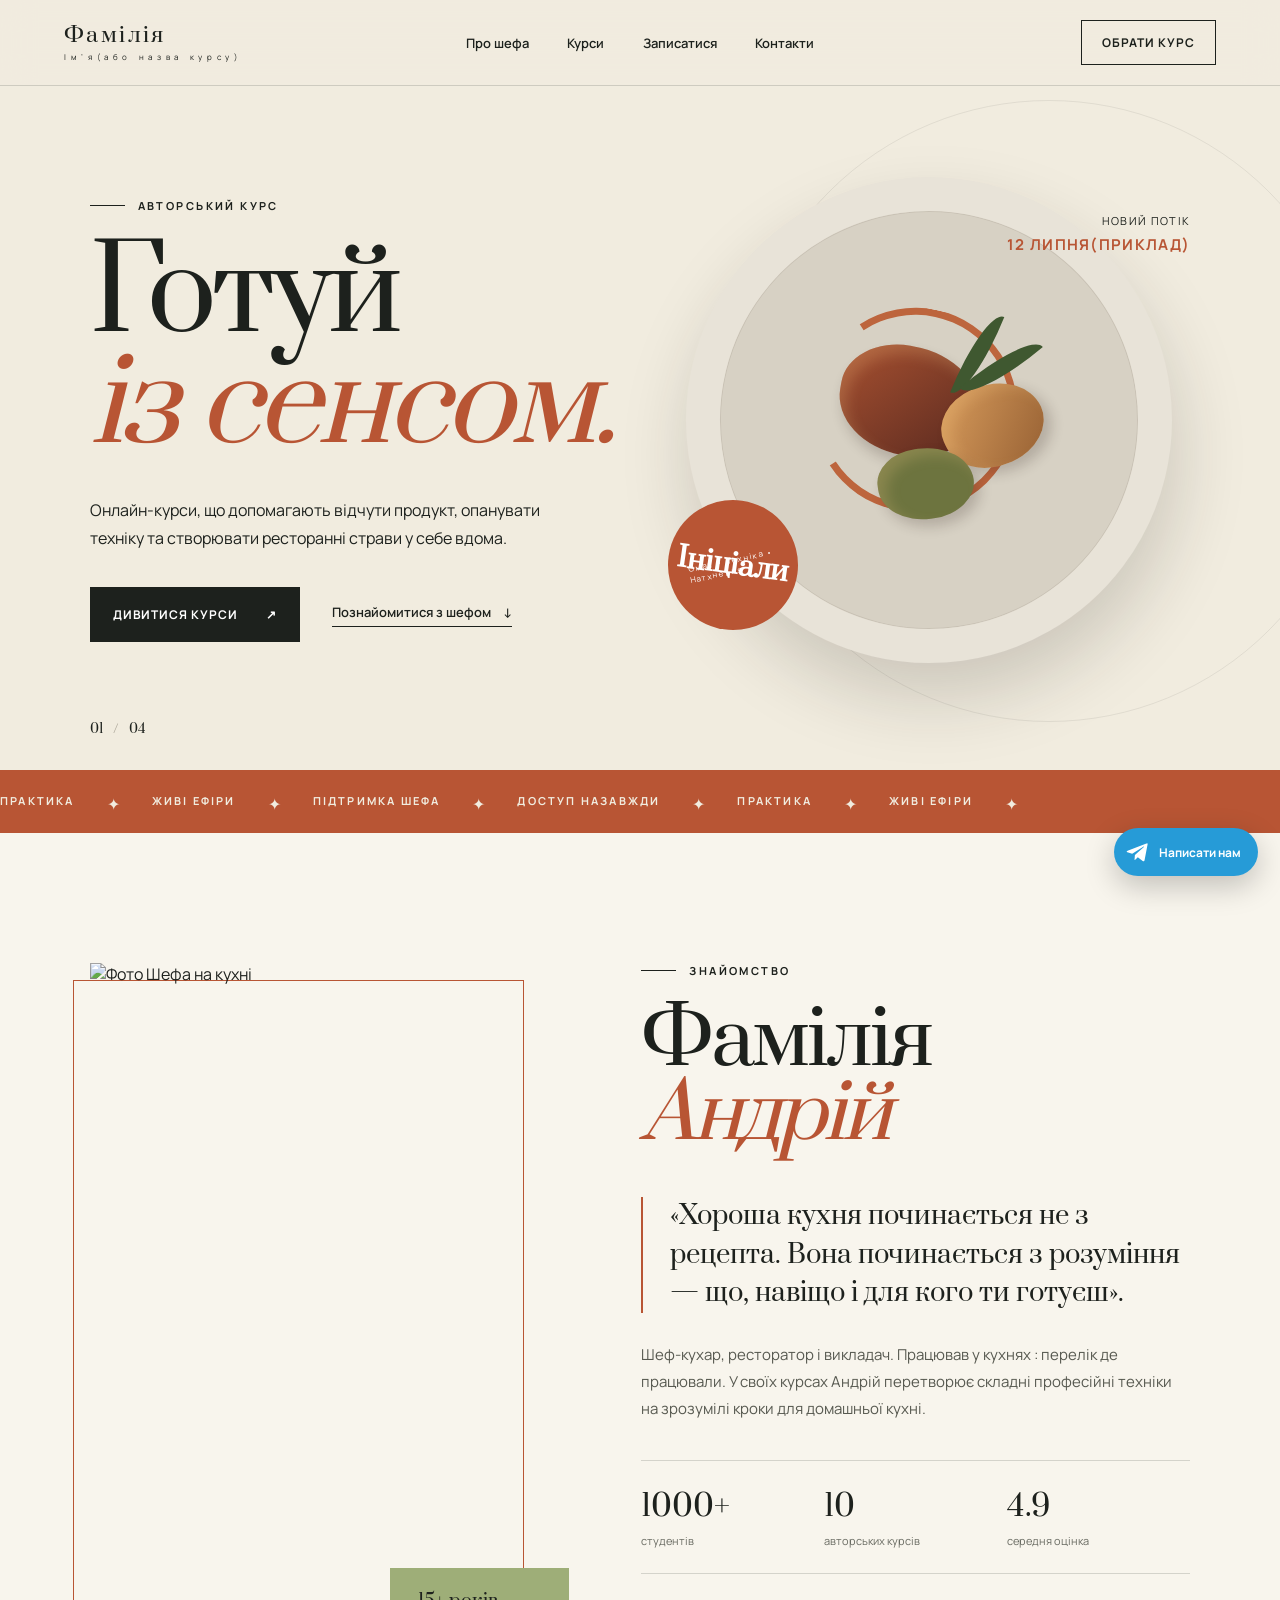
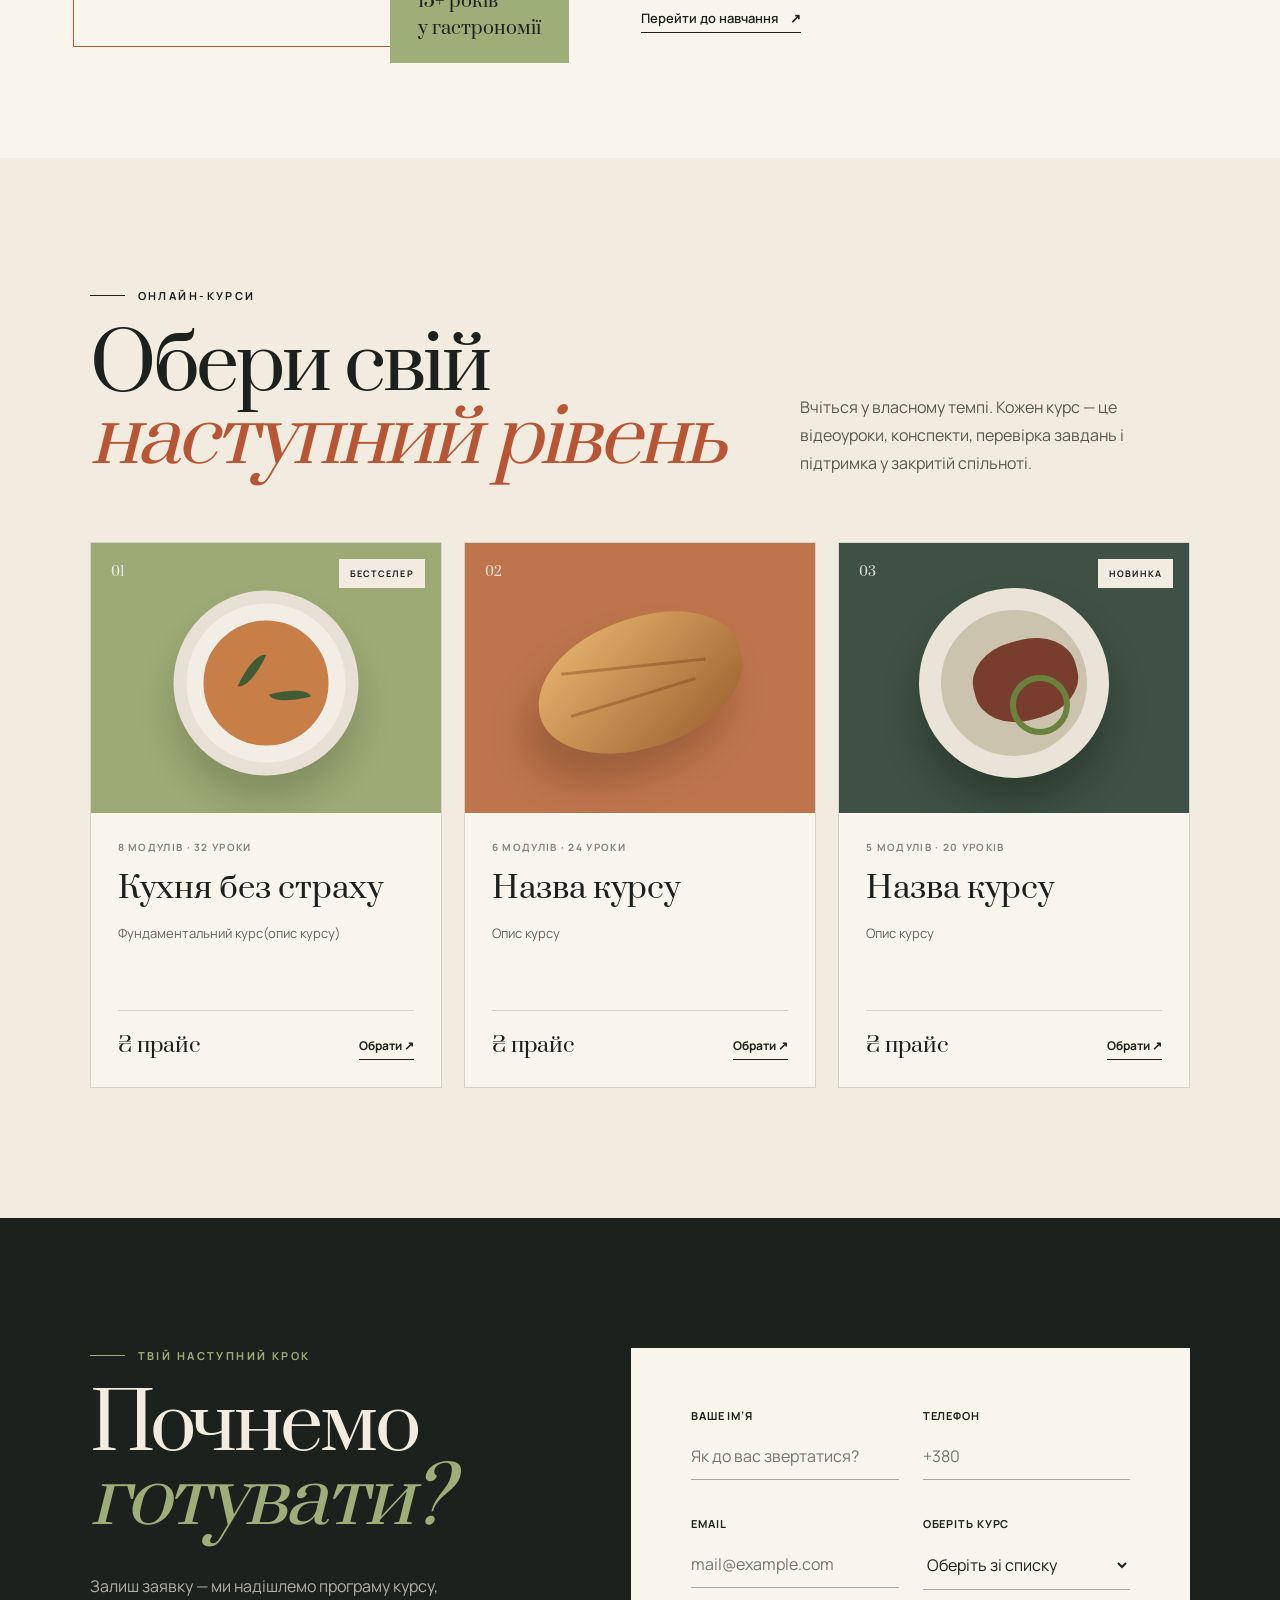
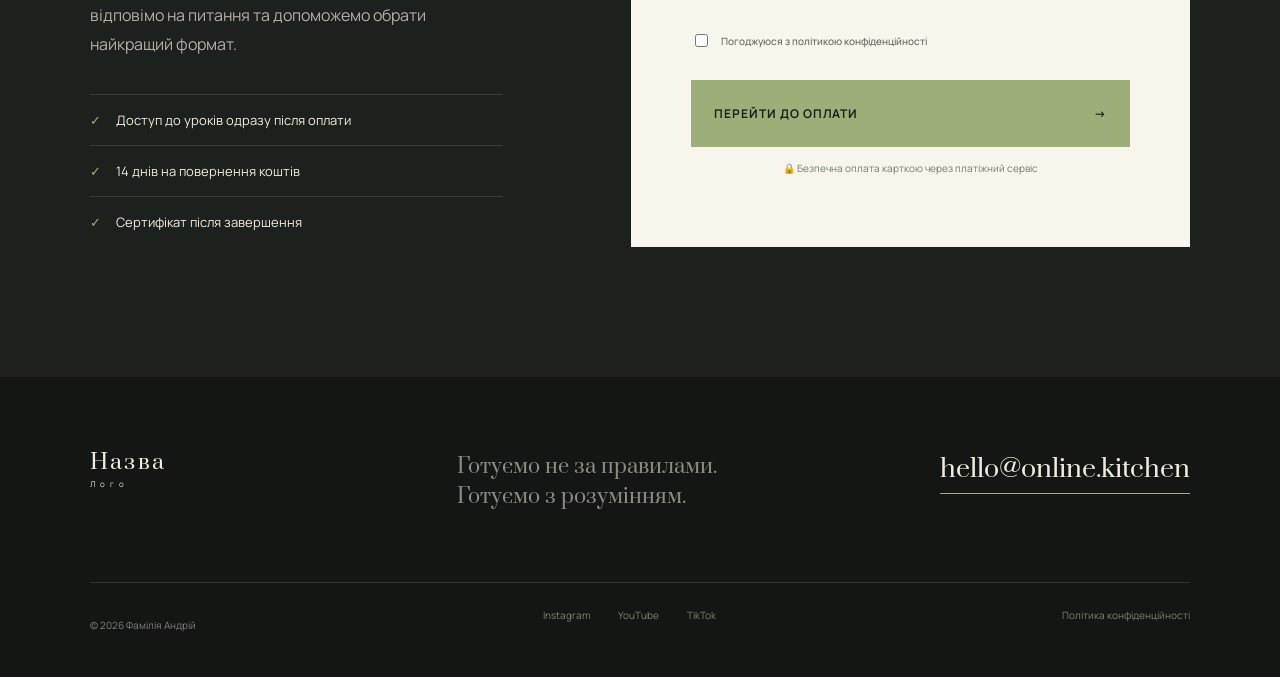
==== index.html @ dcabe069 "course-chef" ====
<!DOCTYPE html>
<html lang="uk">

<head>
    <meta charset="UTF-8" />
    <meta name="viewport" content="width=device-width, initial-scale=1.0" />
    <meta name="description" content="Онлайн-курси авторської кухні від шефа Марка Левицького." />
    <title>Oнлайн-курси від шефа</title>
    <link rel="preconnect" href="https://fonts.googleapis.com" />
    <link rel="preconnect" href="https://fonts.gstatic.com" crossorigin />
    <link href="https://fonts.googleapis.com/css2?family=Manrope:wght@400;500;600;700&family=Prata&display=swap"
        rel="stylesheet" />
    <link rel="stylesheet" href="styles.css" />
</head>

<body>
    <header class="site-header">
        <a class="logo" href="#home" aria-label="На головну">
            <span>Фамілія</span>
            <small>Ім’я(або назва курсу)</small>
        </a>

        <nav class="nav" id="main-nav" aria-label="Головна навігація">
            <a href="#chef">Про шефа</a>
            <a href="#courses">Курси</a>
            <a href="#apply">Записатися</a>
            <a href="#contacts">Контакти</a>
        </nav>

        <a class="header-cta" href="#apply">Обрати курс</a>
        <button class="menu-button" type="button" aria-label="Відкрити меню" aria-expanded="false">
            <span></span><span></span>
        </button>
    </header>

    <main>
        <section class="hero" id="home">
            <div class="hero-copy reveal">
                <p class="eyebrow">Авторський курс</p>
                <h1>Готуй<br /><em>із сенсом.</em></h1>
                <p class="hero-text">
                    Онлайн-курси, що допомагають відчути продукт, опанувати техніку
                    та створювати ресторанні страви у себе вдома.
                </p>
                <div class="hero-actions">
                    <a class="button button-primary" href="#courses">
                        Дивитися курси <span>↗</span>
                    </a>
                    <a class="text-link" href="#chef">Познайомитися з шефом <span>↓</span></a>
                </div>
            </div>

            <div class="hero-visual reveal">
                <div class="plate plate-main">
                    <div class="plate-food">
                        <span class="leaf leaf-one"></span>
                        <span class="leaf leaf-two"></span>
                        <span class="sauce"></span>
                        <span class="food food-one"></span>
                        <span class="food food-two"></span>
                        <span class="food food-three"></span>
                    </div>
                </div>
                <div class="stamp">
                    <span>Смак • Техніка • Натхнення •</span>
                    <b>Ініціали</b>
                </div>
                <p class="hero-note">Новий потік<br /><strong>12 липня(приклад)</strong></p>
            </div>

            <div class="hero-index">01 <span>/</span> 04</div>
        </section>

        <section class="marquee" aria-hidden="true">
            <div>
                <span>ПРАКТИКА</span><i>✦</i><span>ЖИВІ ЕФІРИ</span><i>✦</i>
                <span>ПІДТРИМКА ШЕФА</span><i>✦</i><span>ДОСТУП НАЗАВЖДИ</span><i>✦</i>
                <span>ПРАКТИКА</span><i>✦</i><span>ЖИВІ ЕФІРИ</span><i>✦</i>
            </div>
        </section>

        <section class="chef-section section" id="chef">
            <div class="chef-photo reveal">
                <img src="assets/chef-portrait.png" alt="Фото Шефа на кухні" />
                <div class="photo-tag">15+ років<br />у гастрономії</div>
            </div>

            <div class="chef-copy reveal">
                <p class="eyebrow">Знайомство</p>
                <h2>Фамілія<br /><em>Андрій</em></h2>
                <p class="lead">
                    «Хороша кухня починається не з рецепта. Вона починається
                    з розуміння — що, навіщо і для кого ти готуєш».
                </p>
                <p>
                    Шеф-кухар, ресторатор і викладач. Працював у кухнях : перелік де працювали. У своїх курсах Андрій
                    перетворює складні
                    професійні техніки на зрозумілі кроки для домашньої кухні.
                </p>
                <div class="chef-stats">
                    <div><strong>1000+</strong><span>студентів</span></div>
                    <div><strong>10</strong><span>авторських курсів</span></div>
                    <div><strong>4.9</strong><span>середня оцінка</span></div>
                </div>
                <a class="text-link" href="#courses">Перейти до навчання <span>↗</span></a>
            </div>
        </section>

        <section class="courses-section section" id="courses">
            <div class="section-heading reveal">
                <div>
                    <p class="eyebrow">Онлайн-курси</p>
                    <h2>Обери свій<br /><em>наступний рівень</em></h2>
                </div>
                <p>
                    Вчіться у власному темпі. Кожен курс — це відеоуроки, конспекти,
                    перевірка завдань і підтримка у закритій спільноті.
                </p>
            </div>

            <div class="course-grid">
                <article class="course-card course-card-featured reveal">
                    <div class="course-art art-one">
                        <span class="course-number">01</span>
                        <span class="course-label">Бестселер</span>
                        <div class="food-art bowl"><i></i><b></b></div>
                    </div>
                    <div class="course-body">
                        <p class="course-meta">8 модулів · 32 уроки</p>
                        <h3>Кухня без страху</h3>
                        <p>Фундаментальний курс(опис курсу)</p>
                        <div class="course-footer">
                            <strong>₴ прайс</strong>
                            <button class="course-select" data-course="Кухня без страху" type="button">
                                Обрати <span>↗</span>
                            </button>
                        </div>
                    </div>
                </article>

                <article class="course-card reveal">
                    <div class="course-art art-two">
                        <span class="course-number">02</span>
                        <div class="food-art pastry"><i></i><b></b></div>
                    </div>
                    <div class="course-body">
                        <p class="course-meta">6 модулів · 24 уроки</p>
                        <h3>Назва курсу</h3>
                        <p>Опис курсу</p>
                        <div class="course-footer">
                            <strong>₴ прайс</strong>
                            <button class="course-select" data-course="Тісто й випічка" type="button">
                                Обрати <span>↗</span>
                            </button>
                        </div>
                    </div>
                </article>

                <article class="course-card reveal">
                    <div class="course-art art-three">
                        <span class="course-number">03</span>
                        <span class="course-label">Новинка</span>
                        <div class="food-art dinner"><i></i><b></b></div>
                    </div>
                    <div class="course-body">
                        <p class="course-meta">5 модулів · 20 уроків</p>
                        <h3>Назва курсу</h3>
                        <p>Опис курсу</p>
                        <div class="course-footer">
                            <strong>₴ прайс</strong>
                            <button class="course-select" data-course="Вечеря як подія" type="button">
                                Обрати <span>↗</span>
                            </button>
                        </div>
                    </div>
                </article>
            </div>
        </section>

        <section class="application-section section" id="apply">
            <div class="application-copy reveal">
                <p class="eyebrow eyebrow-light">Твій наступний крок</p>
                <h2>Почнемо<br /><em>готувати?</em></h2>
                <p>
                    Залиш заявку — ми надішлемо програму курсу, відповімо на питання
                    та допоможемо обрати найкращий формат.
                </p>
                <ul>
                    <li><span>✓</span> Доступ до уроків одразу після оплати</li>
                    <li><span>✓</span> 14 днів на повернення коштів</li>
                    <li><span>✓</span> Сертифікат після завершення</li>
                </ul>
            </div>

            <form class="application-form reveal" id="course-form">
                <label>
                    <span>Ваше ім’я</span>
                    <input type="text" name="name" placeholder="Як до вас звертатися?" required />
                </label>
                <label>
                    <span>Телефон</span>
                    <input type="tel" name="phone" placeholder="+380" required />
                </label>
                <label>
                    <span>Email</span>
                    <input type="email" name="email" placeholder="mail@example.com" required />
                </label>
                <label>
                    <span>Оберіть курс</span>
                    <select name="course" id="course-select" required>
                        <option value="">Оберіть зі списку</option>
                        <option>Назва курсу</option>
                        <option>Назва курсу</option>
                        <option>Назва курсу</option>
                    </select>
                </label>
                <label class="checkbox">
                    <input type="checkbox" required />
                    <span>Погоджуюся з політикою конфіденційності</span>
                </label>
                <button class="button payment-button" type="submit">
                    Перейти до оплати <span>→</span>
                </button>
                <p class="secure-note">🔒 Безпечна оплата карткою через платіжний сервіс</p>
                <div class="form-success" role="status">
                    Дякуємо! Заявку прийнято. Підключення платіжної системи — наступний крок.
                </div>
            </form>
        </section>
    </main>

    <footer class="footer" id="contacts">
        <div class="footer-top">
            <a class="logo logo-light" href="#home">
                <span>Назва</span>
                <small>Лого</small>
            </a>
            <p>Готуємо не за правилами.<br />Готуємо з розумінням.</p>
            <a class="footer-email" href="mailto:hello@levitsky.kitchen">hello@online.kitchen</a>
        </div>
        <div class="footer-bottom">
            <p>© 2026 Фамілія Андрій</p>
            <div class="socials">
                <a href="#" aria-label="Instagram">Instagram</a>
                <a href="#" aria-label="YouTube">YouTube</a>
                <a href="#" aria-label="TikTok">TikTok</a>
            </div>
            <a href="#">Політика конфіденційності</a>
        </div>
    </footer>

    <a class="telegram-float" href="https://t.me/" target="_blank" rel="noreferrer" aria-label="Написати в Telegram">
        <svg viewBox="0 0 24 24" aria-hidden="true">
            <path
                d="M21.8 3.2 18.6 20c-.2 1.2-.9 1.5-1.9.9l-4.9-3.6-2.3 2.3c-.3.3-.5.5-1 .5l.4-5 9-8.1c.4-.4-.1-.6-.6-.2L6.2 13.7 1.4 12.2c-1-.3-1-1 .2-1.5L20.4 3.5c.9-.3 1.6.2 1.4-.3Z" />
        </svg>
        <span>Написати нам</span>
    </a>

    <script src="script.js"></script>
</body>

</html>
---- styles.css ----
:root {
    --ink: #1d211d;
    --cream: #f1ecdf;
    --paper: #f8f5ed;
    --olive: #9eae78;
    --olive-dark: #75835a;
    --rust: #b85534;
    --line: rgba(29, 33, 29, 0.16);
    --serif: "Prata", Georgia, serif;
    --sans: "Manrope", Arial, sans-serif;
}

* {
    box-sizing: border-box;
}

html {
    scroll-behavior: smooth;
}

body {
    margin: 0;
    background: var(--cream);
    color: var(--ink);
    font-family: var(--sans);
    overflow-x: hidden;
}

a {
    color: inherit;
    text-decoration: none;
}

button,
input,
select {
    font: inherit;
}

button {
    color: inherit;
}

.site-header {
    align-items: center;
    background: rgba(241, 236, 223, 0.9);
    border-bottom: 1px solid var(--line);
    display: grid;
    grid-template-columns: 1fr auto 1fr;
    height: 86px;
    padding: 0 clamp(24px, 5vw, 80px);
    position: fixed;
    top: 0;
    width: 100%;
    z-index: 50;
    backdrop-filter: blur(16px);
}

.logo {
    display: inline-flex;
    flex-direction: column;
    justify-self: start;
    letter-spacing: 0.15em;
    line-height: 1;
}

.logo span {
    font-family: var(--serif);
    font-size: 21px;
}

.logo small {
    font-size: 8px;
    letter-spacing: 0.58em;
    margin-top: 7px;
}

.nav {
    display: flex;
    gap: clamp(24px, 3vw, 48px);
    font-size: 13px;
    font-weight: 600;
}

.nav a {
    position: relative;
}

.nav a::after {
    background: var(--ink);
    bottom: -7px;
    content: "";
    height: 1px;
    left: 0;
    position: absolute;
    transform: scaleX(0);
    transform-origin: left;
    transition: transform 0.25s ease;
    width: 100%;
}

.nav a:hover::after {
    transform: scaleX(1);
}

.header-cta {
    border: 1px solid var(--ink);
    font-size: 12px;
    font-weight: 700;
    justify-self: end;
    letter-spacing: 0.08em;
    padding: 13px 20px;
    text-transform: uppercase;
    transition: 0.25s ease;
}

.header-cta:hover {
    background: var(--ink);
    color: var(--cream);
}

.menu-button {
    background: none;
    border: 0;
    cursor: pointer;
    display: none;
    height: 40px;
    padding: 8px;
    width: 40px;
}

.menu-button span {
    background: var(--ink);
    display: block;
    height: 1px;
    margin: 8px 0;
    transition: 0.25s;
}

.hero {
    display: grid;
    grid-template-columns: 1.05fr 0.95fr;
    min-height: 760px;
    overflow: hidden;
    padding: 150px clamp(24px, 7vw, 112px) 80px;
    position: relative;
}

.hero::before {
    border: 1px solid rgba(29, 33, 29, 0.08);
    border-radius: 50%;
    content: "";
    height: 620px;
    position: absolute;
    right: -80px;
    top: 100px;
    width: 620px;
}

.hero-copy {
    align-self: center;
    max-width: 690px;
    position: relative;
    z-index: 2;
}

.eyebrow {
    align-items: center;
    display: flex;
    font-size: 11px;
    font-weight: 700;
    gap: 13px;
    letter-spacing: 0.22em;
    margin: 0 0 27px;
    text-transform: uppercase;
}

.eyebrow::before {
    background: currentColor;
    content: "";
    height: 1px;
    width: 35px;
}

h1,
h2 {
    font-family: var(--serif);
    font-weight: 400;
    letter-spacing: -0.04em;
    line-height: 0.96;
    margin: 0;
}

h1 {
    font-size: clamp(78px, 9vw, 144px);
}

h2 {
    font-size: clamp(55px, 6vw, 92px);
}

h1 em,
h2 em {
    color: var(--rust);
    font-weight: 400;
}

.hero-text {
    font-size: 16px;
    line-height: 1.75;
    margin: 35px 0;
    max-width: 500px;
}

.hero-actions {
    align-items: center;
    display: flex;
    flex-wrap: wrap;
    gap: 32px;
}

.button {
    align-items: center;
    border: 0;
    cursor: pointer;
    display: inline-flex;
    font-size: 12px;
    font-weight: 700;
    justify-content: space-between;
    letter-spacing: 0.08em;
    min-width: 210px;
    padding: 19px 23px;
    text-transform: uppercase;
    transition: 0.25s ease;
}

.button-primary {
    background: var(--ink);
    color: white;
}

.button-primary:hover {
    background: var(--rust);
}

.text-link {
    border-bottom: 1px solid currentColor;
    font-size: 13px;
    font-weight: 600;
    padding-bottom: 5px;
}

.text-link span {
    margin-left: 9px;
}

.hero-visual {
    align-items: center;
    display: flex;
    justify-content: center;
    min-height: 540px;
    position: relative;
}

.plate {
    align-items: center;
    background: #d7d1c4;
    border: 34px solid #e8e3d8;
    border-radius: 50%;
    box-shadow: 0 35px 70px rgba(39, 34, 25, 0.18), inset 0 0 0 1px #c9c2b5;
    display: flex;
    height: min(38vw, 520px);
    justify-content: center;
    min-height: 380px;
    min-width: 380px;
    transform: rotate(-8deg);
    width: min(38vw, 520px);
}

.plate-food {
    height: 65%;
    position: relative;
    width: 65%;
}

.food,
.sauce,
.leaf {
    display: block;
    position: absolute;
}

.food {
    background: linear-gradient(135deg, #a85131, #58291f);
    border-radius: 45% 55% 48% 52%;
    box-shadow: inset 8px 8px 14px rgba(255, 210, 142, 0.2), 5px 8px 13px rgba(40, 25, 18, 0.2);
}

.food-one {
    height: 40%;
    left: 18%;
    top: 22%;
    transform: rotate(18deg);
    width: 52%;
}

.food-two {
    background: linear-gradient(135deg, #d99d5d, #966033);
    height: 30%;
    right: 8%;
    top: 40%;
    transform: rotate(-16deg);
    width: 38%;
}

.food-three {
    background: #6d743f;
    height: 26%;
    left: 28%;
    top: 60%;
    width: 35%;
}

.sauce {
    border: 7px solid #bd653d;
    border-left-color: transparent;
    border-radius: 50%;
    height: 75%;
    left: 8%;
    top: 8%;
    transform: rotate(20deg);
    width: 75%;
}

.leaf {
    background: #3f5830;
    border-radius: 100% 0;
    height: 33%;
    width: 8%;
    z-index: 3;
}

.leaf-one {
    right: 25%;
    top: 12%;
    transform: rotate(30deg);
}

.leaf-two {
    right: 17%;
    top: 18%;
    transform: rotate(58deg);
}

.stamp {
    align-items: center;
    background: var(--rust);
    border-radius: 50%;
    bottom: 60px;
    color: white;
    display: flex;
    height: 130px;
    justify-content: center;
    left: 0;
    position: absolute;
    transform: rotate(8deg);
    width: 130px;
}

.stamp span {
    font-size: 8px;
    letter-spacing: 0.18em;
    position: absolute;
    transform: rotate(-20deg);
    width: 90px;
}

.stamp b {
    font-family: var(--serif);
    font-size: 28px;
}

.hero-note {
    font-size: 11px;
    letter-spacing: 0.12em;
    line-height: 1.8;
    position: absolute;
    right: 0;
    text-align: right;
    text-transform: uppercase;
    top: 50px;
}

.hero-note strong {
    color: var(--rust);
    font-size: 15px;
}

.hero-index {
    bottom: 32px;
    font-family: var(--serif);
    font-size: 13px;
    left: clamp(24px, 7vw, 112px);
    position: absolute;
}

.hero-index span {
    color: #aaa597;
    margin: 0 7px;
}

.marquee {
    background: var(--rust);
    color: var(--cream);
    overflow: hidden;
    padding: 18px 0;
    white-space: nowrap;
}

.marquee div {
    animation: marquee 24s linear infinite;
    display: inline-flex;
    gap: 32px;
    min-width: max-content;
}

.marquee span {
    font-size: 11px;
    font-weight: 700;
    letter-spacing: 0.2em;
}

.marquee i {
    font-style: normal;
}

@keyframes marquee {
    to {
        transform: translateX(-50%);
    }
}

.section {
    padding: 130px clamp(24px, 7vw, 112px);
}

.chef-section {
    background: var(--paper);
    display: grid;
    gap: clamp(50px, 8vw, 130px);
    grid-template-columns: 0.9fr 1.1fr;
}

.chef-photo {
    max-width: 580px;
    position: relative;
}

.chef-photo::before {
    border: 1px solid var(--rust);
    content: "";
    height: 100%;
    left: -17px;
    position: absolute;
    top: 17px;
    width: 100%;
}

.chef-photo img {
    display: block;
    filter: saturate(0.82);
    position: relative;
    width: 100%;
}

.photo-tag {
    background: var(--olive);
    bottom: -35px;
    font-family: var(--serif);
    font-size: 18px;
    line-height: 1.45;
    padding: 21px 28px;
    position: absolute;
    right: -30px;
}

.chef-copy {
    align-self: center;
    max-width: 690px;
}

.chef-copy .lead {
    border-left: 2px solid var(--rust);
    font-family: var(--serif);
    font-size: clamp(20px, 2vw, 28px);
    line-height: 1.5;
    margin: 45px 0 28px;
    padding-left: 27px;
}

.chef-copy>p:not(.eyebrow):not(.lead) {
    color: #575950;
    font-size: 15px;
    line-height: 1.8;
}

.chef-stats {
    border-bottom: 1px solid var(--line);
    border-top: 1px solid var(--line);
    display: grid;
    grid-template-columns: repeat(3, 1fr);
    margin: 38px 0 32px;
    padding: 25px 0;
}

.chef-stats div {
    display: flex;
    flex-direction: column;
}

.chef-stats strong {
    font-family: var(--serif);
    font-size: 30px;
    font-weight: 400;
}

.chef-stats span {
    color: #696b62;
    font-size: 11px;
    margin-top: 6px;
}

.courses-section {
    background: var(--cream);
}

.section-heading {
    align-items: end;
    display: grid;
    gap: 60px;
    grid-template-columns: 1.25fr 0.75fr;
    margin-bottom: 65px;
}

.section-heading>p {
    color: #575950;
    line-height: 1.75;
    margin: 0;
}

.course-grid {
    display: grid;
    gap: 22px;
    grid-template-columns: repeat(3, 1fr);
}

.course-card {
    background: var(--paper);
    border: 1px solid var(--line);
    transition: transform 0.3s ease, box-shadow 0.3s ease;
}

.course-card:hover {
    box-shadow: 0 20px 45px rgba(43, 37, 27, 0.1);
    transform: translateY(-8px);
}

.course-card-featured {
    transform: translateY(-18px);
}

.course-card-featured:hover {
    transform: translateY(-26px);
}

.course-art {
    height: 270px;
    overflow: hidden;
    position: relative;
}

.art-one {
    background: #9daa75;
}

.art-two {
    background: #be754c;
}

.art-three {
    background: #3f5144;
}

.course-number {
    color: rgba(255, 255, 255, .8);
    font-family: var(--serif);
    font-size: 13px;
    left: 20px;
    position: absolute;
    top: 20px;
}

.course-label {
    background: var(--cream);
    font-size: 9px;
    font-weight: 700;
    letter-spacing: .14em;
    padding: 8px 11px;
    position: absolute;
    right: 16px;
    text-transform: uppercase;
    top: 16px;
}

.food-art {
    left: 50%;
    position: absolute;
    top: 52%;
    transform: translate(-50%, -50%);
}

.bowl {
    background: #e7e1d5;
    border-radius: 50%;
    box-shadow: 0 25px 35px rgba(35, 35, 20, .2);
    height: 185px;
    width: 185px;
}

.bowl::after {
    background: #c77e47;
    border: 17px solid #f2eee6;
    border-radius: 50%;
    content: "";
    inset: 13px;
    position: absolute;
}

.bowl i,
.bowl b {
    background: #415c34;
    border-radius: 100% 0;
    height: 40px;
    position: absolute;
    width: 13px;
    z-index: 2;
}

.bowl i {
    left: 72px;
    top: 60px;
    transform: rotate(25deg);
}

.bowl b {
    right: 62px;
    top: 85px;
    transform: rotate(75deg);
}

.pastry {
    background: linear-gradient(145deg, #edbb73, #995c2d);
    border-radius: 58% 42% 55% 45%;
    box-shadow: -20px 25px 35px rgba(59, 30, 12, .25);
    height: 130px;
    transform: translate(-50%, -50%) rotate(-14deg);
    width: 210px;
}

.pastry::before,
.pastry::after {
    background: rgba(105, 55, 21, .35);
    content: "";
    height: 3px;
    left: 30px;
    position: absolute;
    top: 46px;
    transform: rotate(8deg);
    width: 145px;
}

.pastry::after {
    top: 76px;
    transform: rotate(-3deg);
    width: 130px;
}

.dinner {
    background: #cbc3ae;
    border: 22px solid #eae4d8;
    border-radius: 50%;
    box-shadow: 0 25px 35px rgba(13, 24, 17, .35);
    height: 190px;
    width: 190px;
}

.dinner::before {
    background: #783d2d;
    border-radius: 45%;
    content: "";
    height: 80px;
    left: 32px;
    position: absolute;
    top: 30px;
    transform: rotate(-15deg);
    width: 105px;
}

.dinner i {
    border: 6px solid #6b823e;
    border-radius: 50%;
    bottom: 21px;
    height: 60px;
    position: absolute;
    right: 17px;
    width: 60px;
}

.course-body {
    padding: 27px;
}

.course-meta {
    color: #85867c;
    font-size: 10px;
    font-weight: 700;
    letter-spacing: .13em;
    margin: 0 0 13px;
    text-transform: uppercase;
}

.course-body h3 {
    font-family: var(--serif);
    font-size: clamp(25px, 2.4vw, 35px);
    font-weight: 400;
    margin: 0;
}

.course-body>p:not(.course-meta) {
    color: #62645d;
    font-size: 13px;
    line-height: 1.7;
    min-height: 66px;
}

.course-footer {
    align-items: center;
    border-top: 1px solid var(--line);
    display: flex;
    justify-content: space-between;
    margin-top: 22px;
    padding-top: 20px;
}

.course-footer strong {
    font-family: var(--serif);
    font-size: 21px;
    font-weight: 400;
}

.course-select {
    background: none;
    border: 0;
    border-bottom: 1px solid;
    cursor: pointer;
    font-size: 12px;
    font-weight: 700;
    padding: 5px 0;
}

.application-section {
    background: var(--ink);
    color: var(--cream);
    display: grid;
    gap: clamp(60px, 10vw, 150px);
    grid-template-columns: .85fr 1.15fr;
}

.eyebrow-light {
    color: var(--olive);
}

.application-copy p:not(.eyebrow) {
    color: rgba(241, 236, 223, .7);
    line-height: 1.8;
    margin: 35px 0;
    max-width: 500px;
}

.application-copy h2 em {
    color: var(--olive);
}

.application-copy ul {
    list-style: none;
    margin: 0;
    padding: 0;
}

.application-copy li {
    border-top: 1px solid rgba(255, 255, 255, .12);
    font-size: 13px;
    padding: 16px 0;
}

.application-copy li span {
    color: var(--olive);
    margin-right: 12px;
}

.application-form {
    background: var(--paper);
    color: var(--ink);
    display: grid;
    gap: 24px;
    grid-template-columns: 1fr 1fr;
    padding: clamp(28px, 5vw, 60px);
}

.application-form label:not(.checkbox) {
    display: flex;
    flex-direction: column;
    gap: 10px;
}

.application-form label>span {
    font-size: 11px;
    font-weight: 700;
    letter-spacing: .08em;
    text-transform: uppercase;
}

.application-form input,
.application-form select {
    background: transparent;
    border: 0;
    border-bottom: 1px solid #aaa99f;
    border-radius: 0;
    color: var(--ink);
    outline: none;
    padding: 12px 0;
}

.application-form input:focus,
.application-form select:focus {
    border-color: var(--rust);
}

.checkbox {
    align-items: center;
    display: flex;
    gap: 10px;
    grid-column: 1 / -1;
}

.checkbox input {
    accent-color: var(--olive-dark);
}

.checkbox span {
    color: #64665e;
    font-size: 10px !important;
    font-weight: 500 !important;
    letter-spacing: 0 !important;
    text-transform: none !important;
}

.payment-button {
    background: var(--olive);
    grid-column: 1 / -1;
    width: 100%;
}

.payment-button:hover {
    background: var(--olive-dark);
    color: white;
}

.secure-note {
    color: #77786f;
    font-size: 10px;
    grid-column: 1 / -1;
    margin: -10px 0 0;
    text-align: center;
}

.form-success {
    background: #dbe2c8;
    display: none;
    font-size: 13px;
    grid-column: 1 / -1;
    line-height: 1.6;
    padding: 15px;
}

.form-success.visible {
    display: block;
}

.footer {
    background: #131613;
    color: var(--cream);
    padding: 75px clamp(24px, 7vw, 112px) 35px;
}

.footer-top {
    align-items: start;
    display: grid;
    grid-template-columns: 1fr 1fr 1fr;
    padding-bottom: 70px;
}

.logo-light {
    color: var(--cream);
}

.footer-top p {
    color: rgba(241, 236, 223, .55);
    font-family: var(--serif);
    font-size: 20px;
    line-height: 1.5;
    margin: 0;
}

.footer-email {
    border-bottom: 1px solid var(--olive);
    font-family: var(--serif);
    font-size: clamp(18px, 2vw, 25px);
    justify-self: end;
    padding-bottom: 7px;
}

.footer-bottom {
    border-top: 1px solid rgba(255, 255, 255, .13);
    color: rgba(241, 236, 223, .5);
    display: flex;
    font-size: 10px;
    justify-content: space-between;
    padding-top: 25px;
}

.socials {
    display: flex;
    gap: 28px;
}

.socials a:hover {
    color: var(--cream);
}

.telegram-float {
    align-items: center;
    background: #269bd7;
    border-radius: 50px;
    bottom: 24px;
    box-shadow: 0 10px 30px rgba(0, 0, 0, .22);
    color: white;
    display: flex;
    font-size: 12px;
    font-weight: 700;
    gap: 9px;
    padding: 12px 17px 12px 12px;
    position: fixed;
    right: 22px;
    transition: .25s ease;
    z-index: 45;
}

.telegram-float:hover {
    transform: translateY(-4px);
}

.telegram-float svg {
    fill: white;
    height: 24px;
    width: 24px;
}

.reveal {
    opacity: 0;
    transform: translateY(25px);
    transition: opacity .7s ease, transform .7s ease;
}

.reveal.visible {
    opacity: 1;
    transform: translateY(0);
}

@media (max-width: 1000px) {

    .nav,
    .header-cta {
        display: none;
    }

    .site-header {
        display: flex;
        justify-content: space-between;
    }

    .menu-button {
        display: block;
    }

    .nav.open {
        align-items: center;
        background: var(--cream);
        display: flex;
        flex-direction: column;
        font-family: var(--serif);
        font-size: 30px;
        gap: 30px;
        height: calc(100vh - 86px);
        justify-content: center;
        left: 0;
        position: absolute;
        top: 86px;
        width: 100%;
    }

    .hero {
        grid-template-columns: 1fr;
        padding-top: 135px;
    }

    .hero-visual {
        min-height: 510px;
    }

    .plate {
        height: min(72vw, 500px);
        width: min(72vw, 500px);
    }

    .chef-section {
        grid-template-columns: 1fr;
    }

    .chef-photo {
        margin: 0 auto;
        width: min(85%, 570px);
    }

    .course-grid {
        grid-template-columns: 1fr 1fr;
    }

    .course-card-featured {
        transform: none;
    }

    .application-section {
        grid-template-columns: 1fr;
    }
}

@media (max-width: 700px) {
    .site-header {
        height: 72px;
    }

    .nav.open {
        height: calc(100vh - 72px);
        top: 72px;
    }

    .hero {
        min-height: auto;
        padding-bottom: 55px;
        padding-top: 120px;
    }

    h1 {
        font-size: clamp(64px, 21vw, 92px);
    }

    .hero-text {
        font-size: 14px;
    }

    .hero-visual {
        min-height: 390px;
    }

    .plate {
        border-width: 24px;
        min-height: 290px;
        min-width: 290px;
    }

    .stamp {
        bottom: 25px;
        height: 100px;
        width: 100px;
    }

    .hero-note {
        top: 20px;
    }

    .section {
        padding-bottom: 90px;
        padding-top: 90px;
    }

    .chef-copy {
        padding-top: 25px;
    }

    .photo-tag {
        bottom: -25px;
        right: -15px;
    }

    .chef-stats {
        gap: 17px;
    }

    .chef-stats strong {
        font-size: 23px;
    }

    .section-heading {
        align-items: start;
        gap: 28px;
        grid-template-columns: 1fr;
    }

    .course-grid {
        grid-template-columns: 1fr;
    }

    .course-card-featured {
        transform: none;
    }

    .application-form {
        grid-template-columns: 1fr;
    }

    .application-form label {
        grid-column: 1;
    }

    .footer-top {
        gap: 40px;
        grid-template-columns: 1fr;
        padding-bottom: 50px;
    }

    .footer-email {
        justify-self: start;
    }

    .footer-bottom {
        flex-direction: column;
        gap: 18px;
    }

    .telegram-float span {
        display: none;
    }

    .telegram-float {
        border-radius: 50%;
        padding: 14px;
    }
}

@media (prefers-reduced-motion: reduce) {
    html {
        scroll-behavior: auto;
    }

    .marquee div {
        animation: none;
    }

    .reveal {
        opacity: 1;
        transform: none;
        transition: none;
    }
}
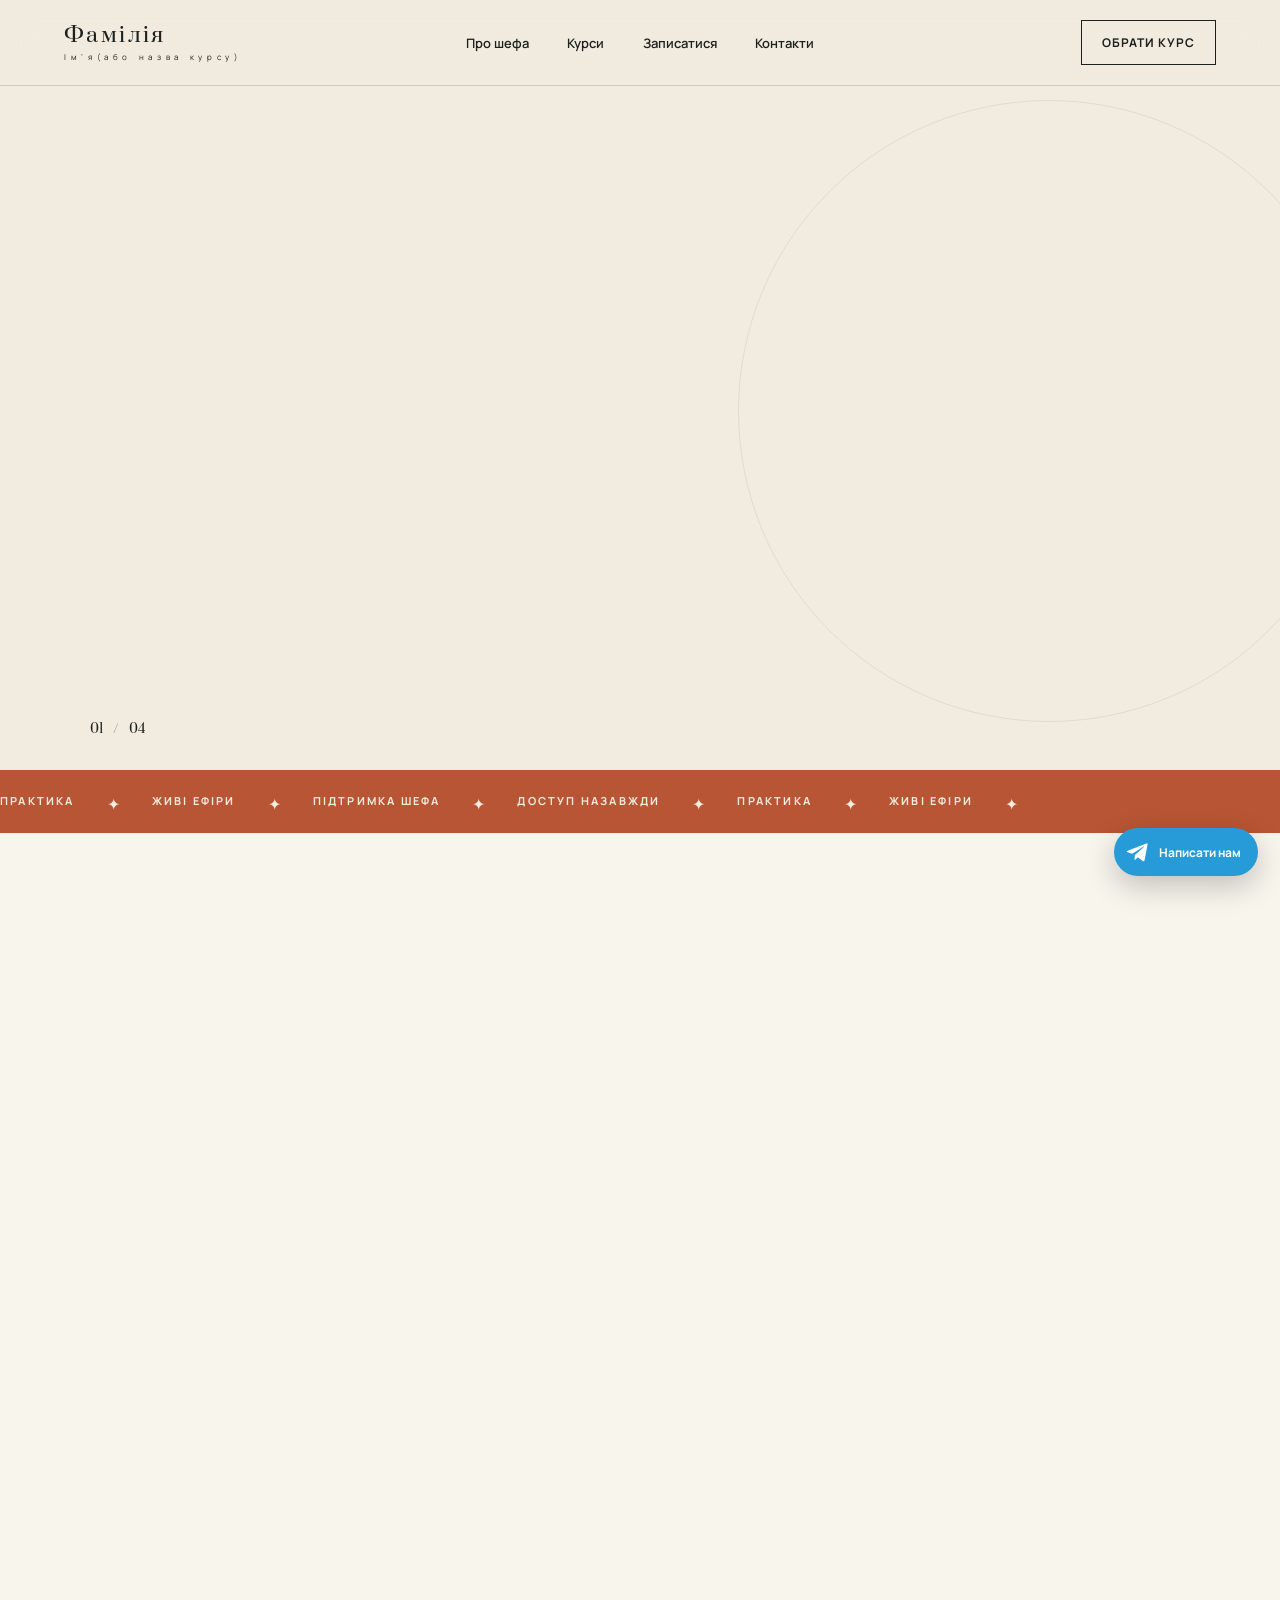
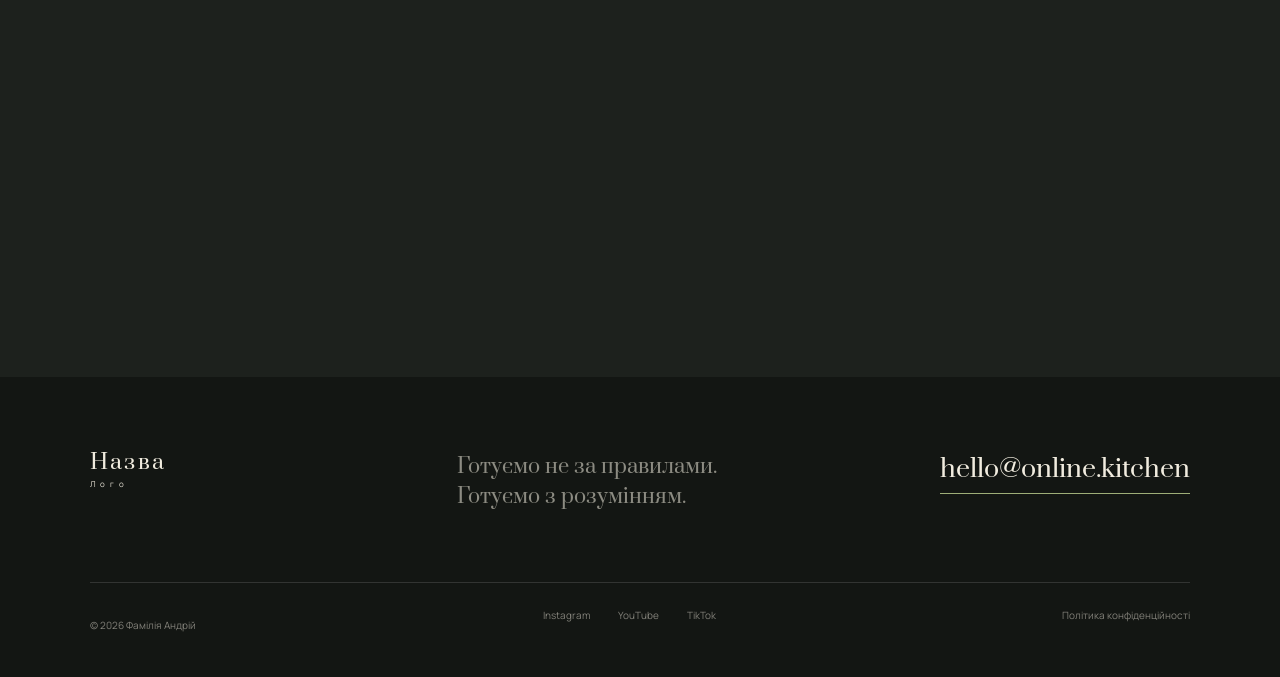
==== commit 83f5f031: "update" ====
--- a/index.html
+++ b/index.html
@@ -225,6 +225,8 @@
                 <div class="form-success" role="status">
                     Дякуємо! Заявку прийнято. Підключення платіжної системи — наступний крок.
                 </div>
+                <!-- Honeypot — приховане поле для ботів -->
+                <input type="text" id="honeypot" name="honeypot" style="display:none;" autocomplete="off">
             </form>
         </section>
     </main>
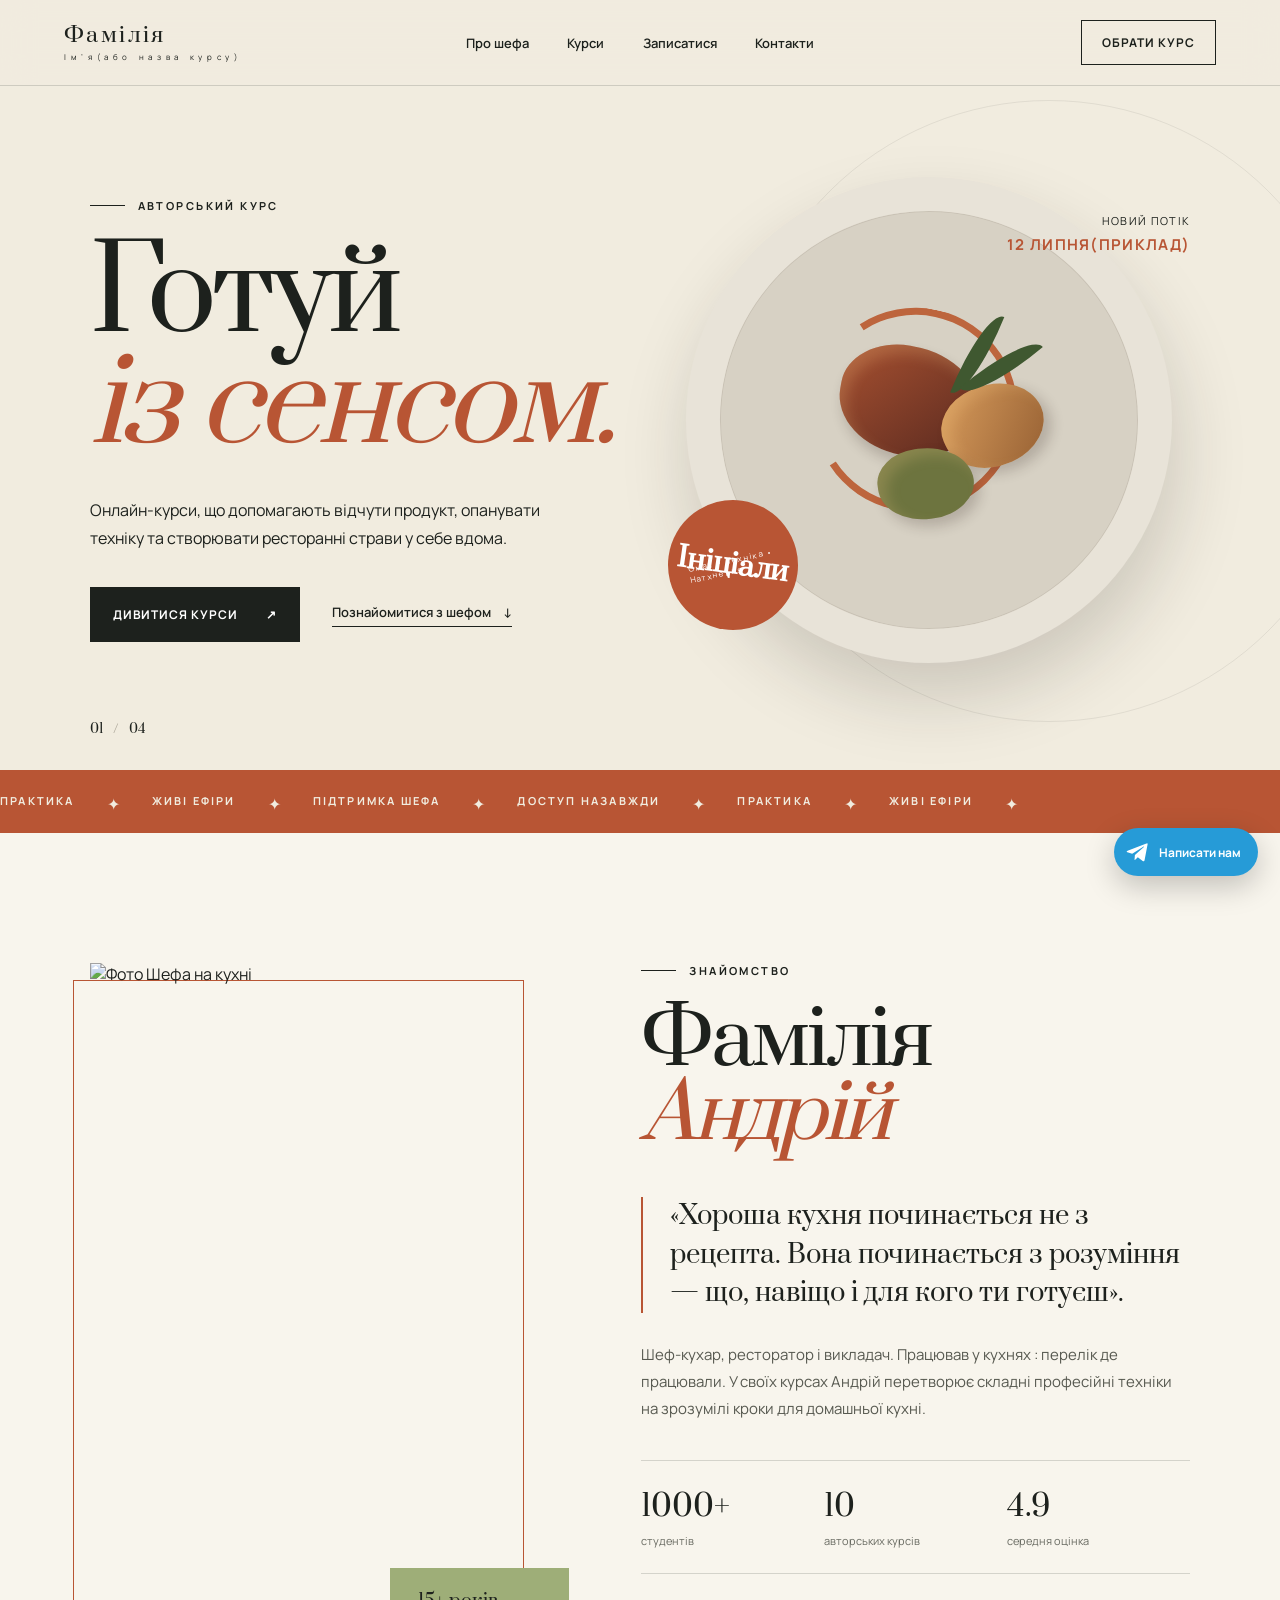
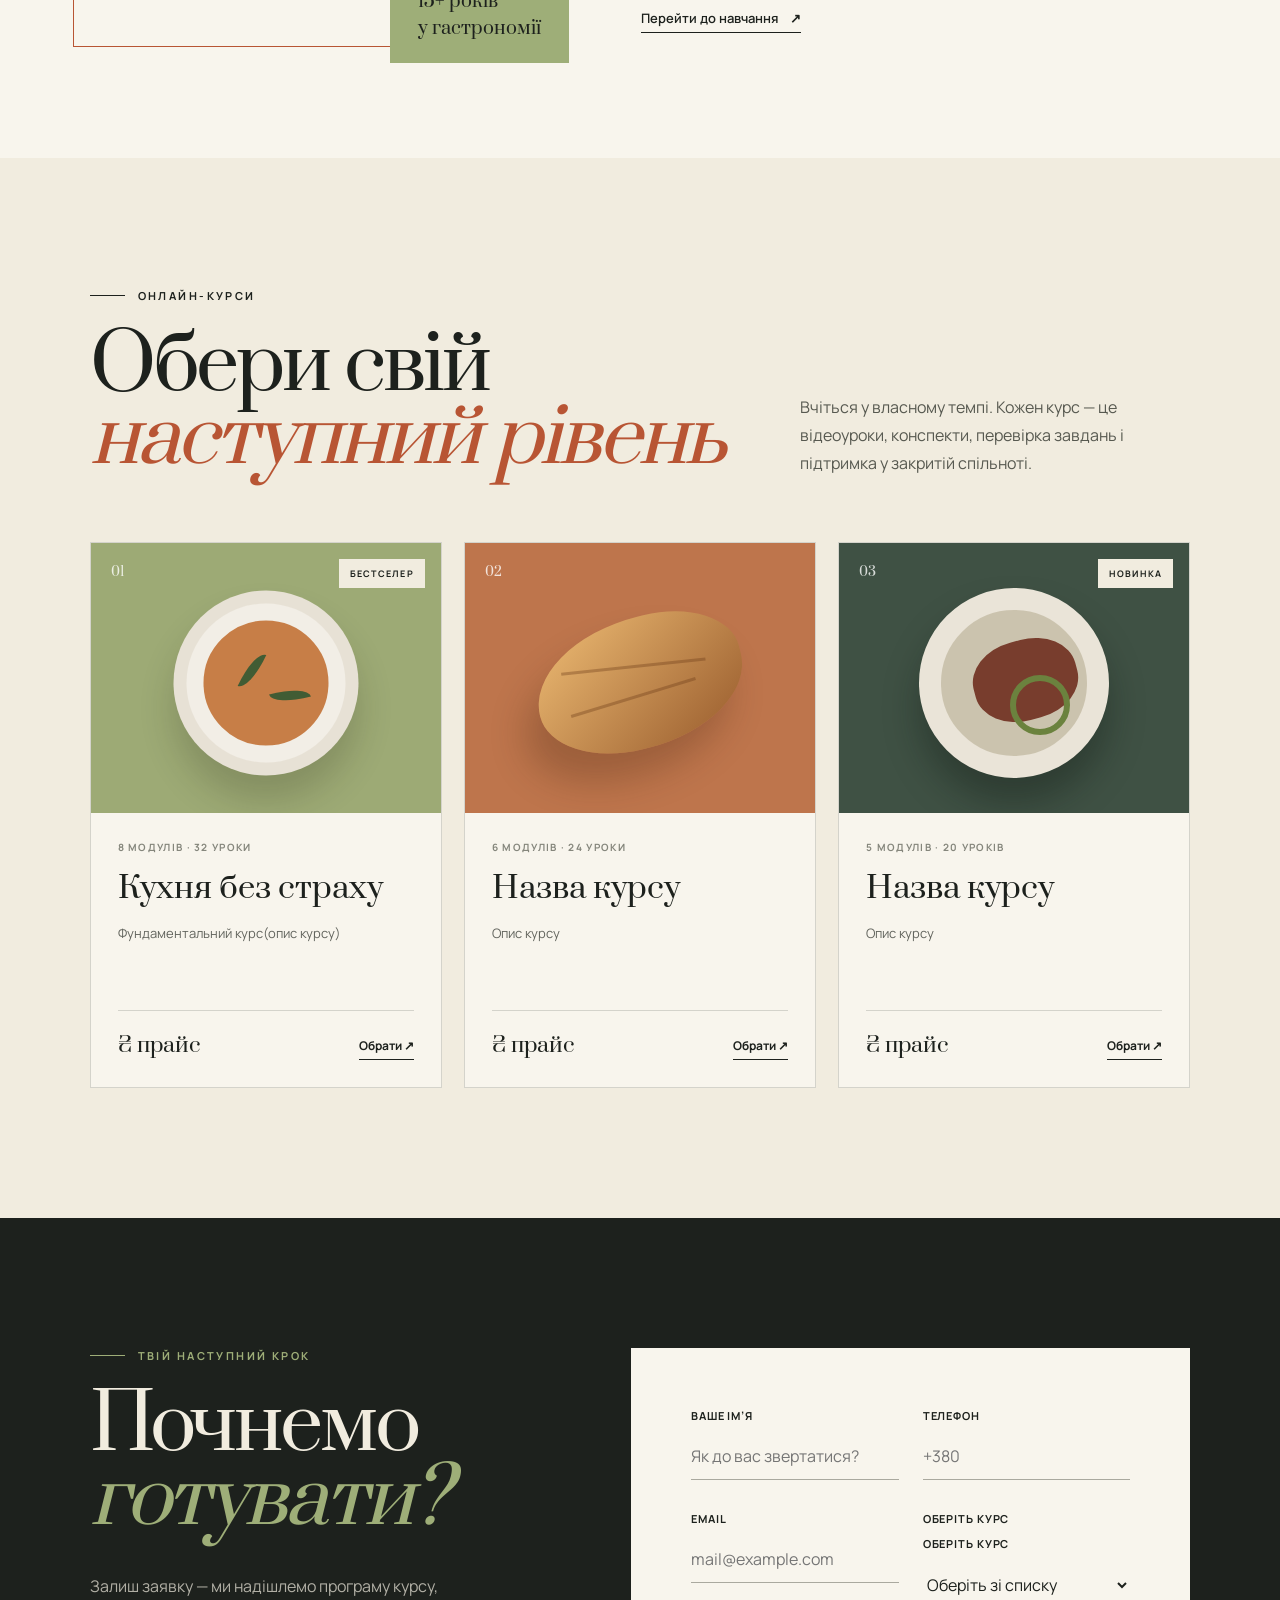
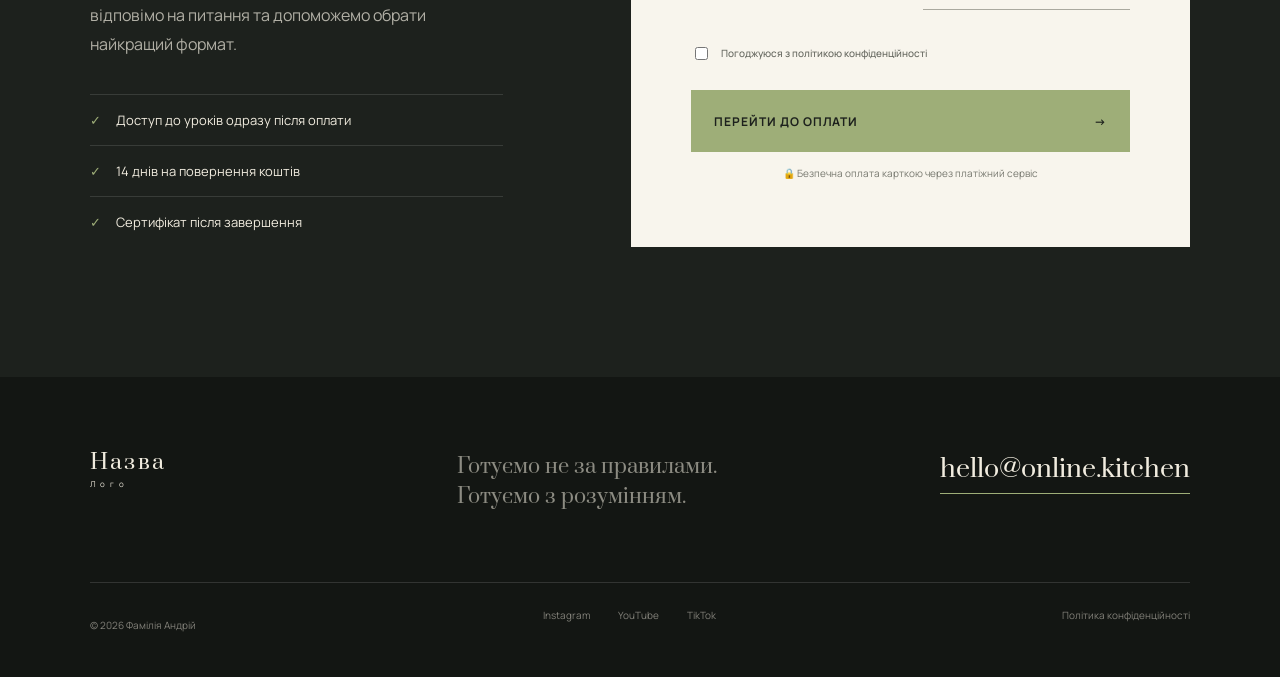
==== commit 4ac755a5: "l" ====
--- a/index.html
+++ b/index.html
@@ -207,26 +207,27 @@
                 </label>
                 <label>
                     <span>Оберіть курс</span>
-                    <select name="course" id="course-select" required>
-                        <option value="">Оберіть зі списку</option>
-                        <option>Назва курсу</option>
-                        <option>Назва курсу</option>
-                        <option>Назва курсу</option>
-                    </select>
+                    <label>
+                        <span>Оберіть курс</span>
+                        <select name="course" id="course-select" required>
+                            <option value="">Оберіть зі списку</option>
+                            <option value="Кухня без страху">Кухня без страху</option>
+                            <option value="Тісто й випічка">Тісто й випічка</option>
+                            <option value="Вечеря як подія">Вечеря як подія</option>
+                        </select>
+                    </label>
                 </label>
                 <label class="checkbox">
                     <input type="checkbox" required />
                     <span>Погоджуюся з політикою конфіденційності</span>
                 </label>
-                <button class="button payment-button" type="submit">
+                <button class="button payment-button" type="button" id="pay-button">
                     Перейти до оплати <span>→</span>
                 </button>
                 <p class="secure-note">🔒 Безпечна оплата карткою через платіжний сервіс</p>
                 <div class="form-success" role="status">
                     Дякуємо! Заявку прийнято. Підключення платіжної системи — наступний крок.
                 </div>
-                <!-- Honeypot — приховане поле для ботів -->
-                <input type="text" id="honeypot" name="honeypot" style="display:none;" autocomplete="off">
             </form>
         </section>
     </main>
@@ -260,6 +261,55 @@
     </a>
 
     <script src="script.js"></script>
+    <script>
+        // ==================== ПРОСТИЙ ВАРІАНТ ОПЛАТИ ====================
+
+        document.addEventListener('DOMContentLoaded', () => {
+            const payButton = document.getElementById('pay-button');
+
+            if (!payButton) return;
+
+            payButton.addEventListener('click', () => {
+                const form = document.getElementById('course-form');
+                const formData = new FormData(form);
+
+                const name = formData.get('name')?.trim();
+                const email = formData.get('email')?.trim();
+                const phone = formData.get('phone')?.trim();
+                const courseName = formData.get('course');
+
+                if (!name || !email || !courseName || courseName === "") {
+                    alert('Будь ласка, заповніть Ім’я, Email та оберіть курс');
+                    return;
+                }
+
+                // Реквізити для оплати
+                const message = `
+    ✅ Заявка прийнята!
+    
+    Курс: ${courseName}
+    Ім'я: ${name}
+    Email: ${email}
+    Телефон: ${phone || 'не вказаний'}
+    
+    💰 Оплатіть будь ласка на картку Монобанк:
+    4441 1111 2222 3333   ← заміни на свою реальну картку
+    
+    Після оплати обов'язково надішліть чек нам в Telegram:
+    @t.me/@vasyliy_chef
+    
+    Ми відразу надішлемо доступ до курсу.
+            `.trim();
+
+                alert(message);
+
+                // Додатково відкриваємо Telegram
+                window.open('https://t.me/@vladyslava_badyda', '_blank');
+
+                console.log('Заявка:', { name, email, courseName });
+            });
+        });
+    </script>
 </body>
 
 </html>
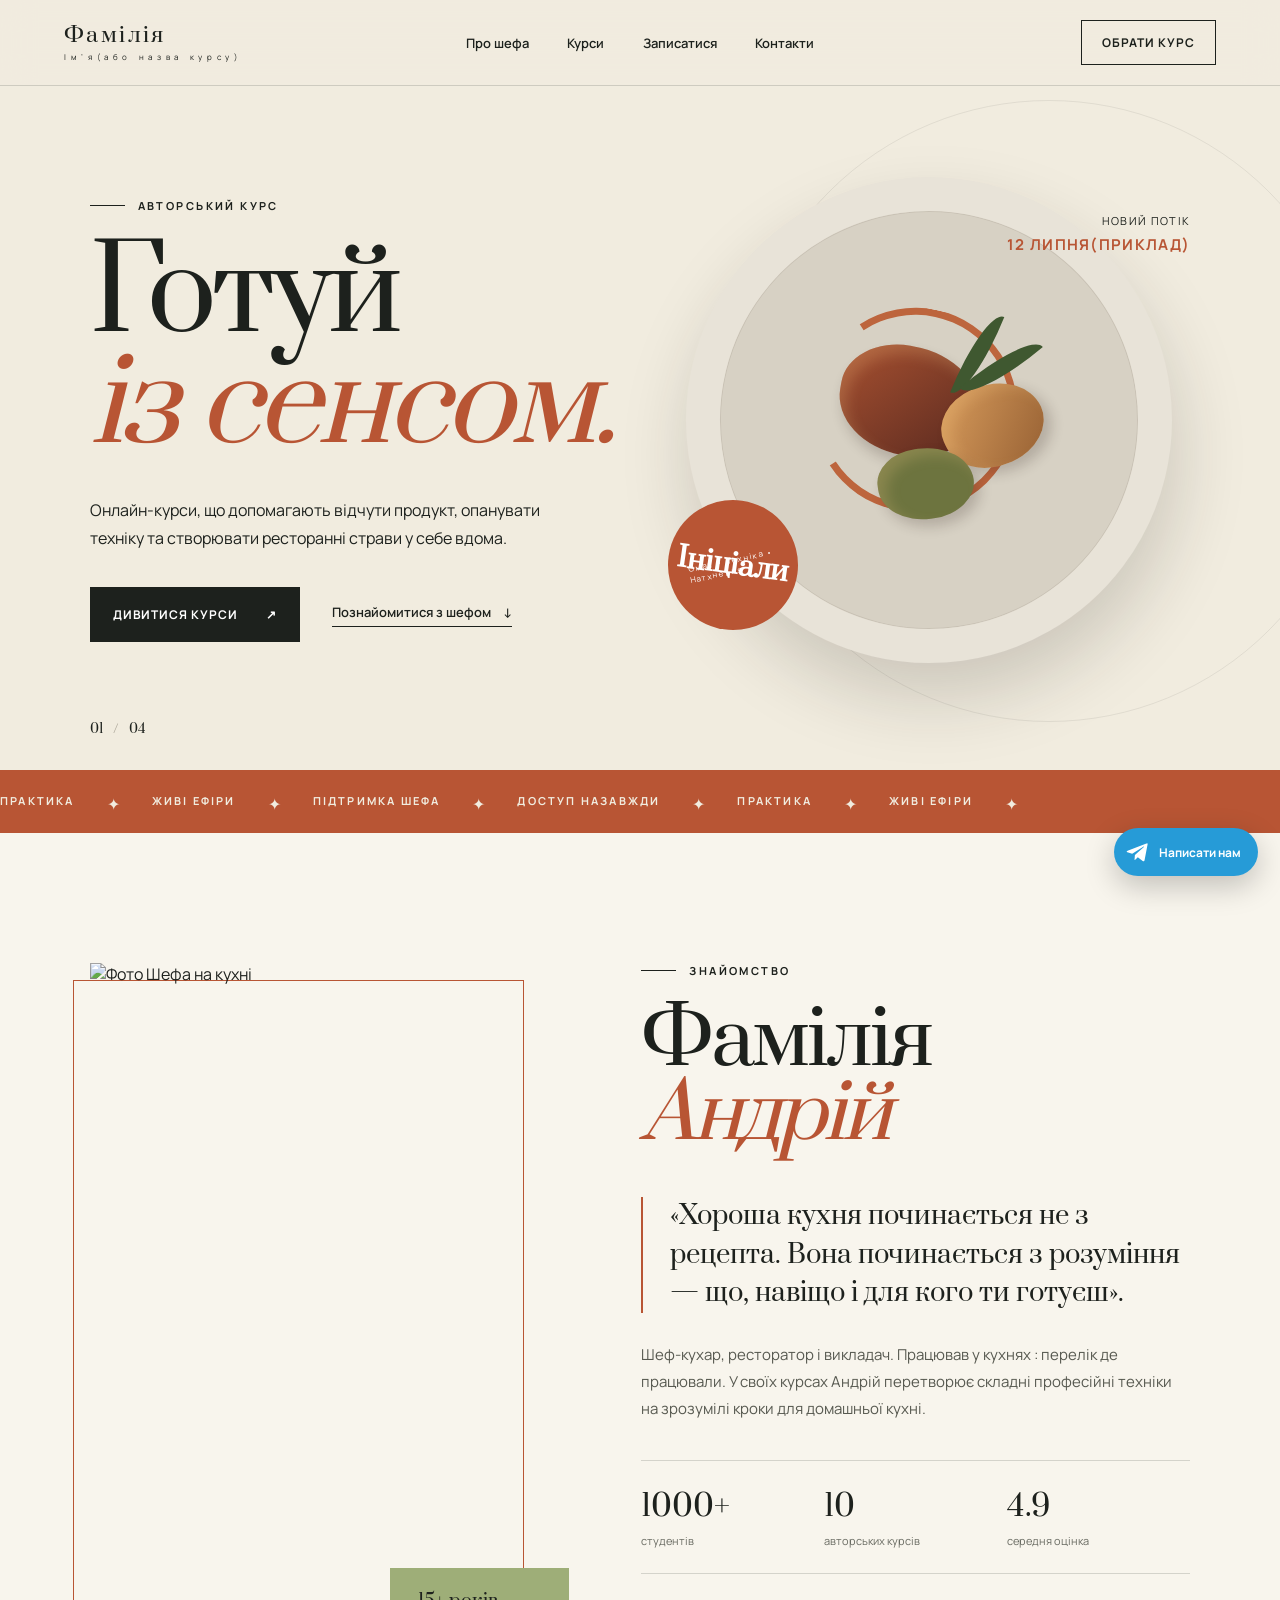
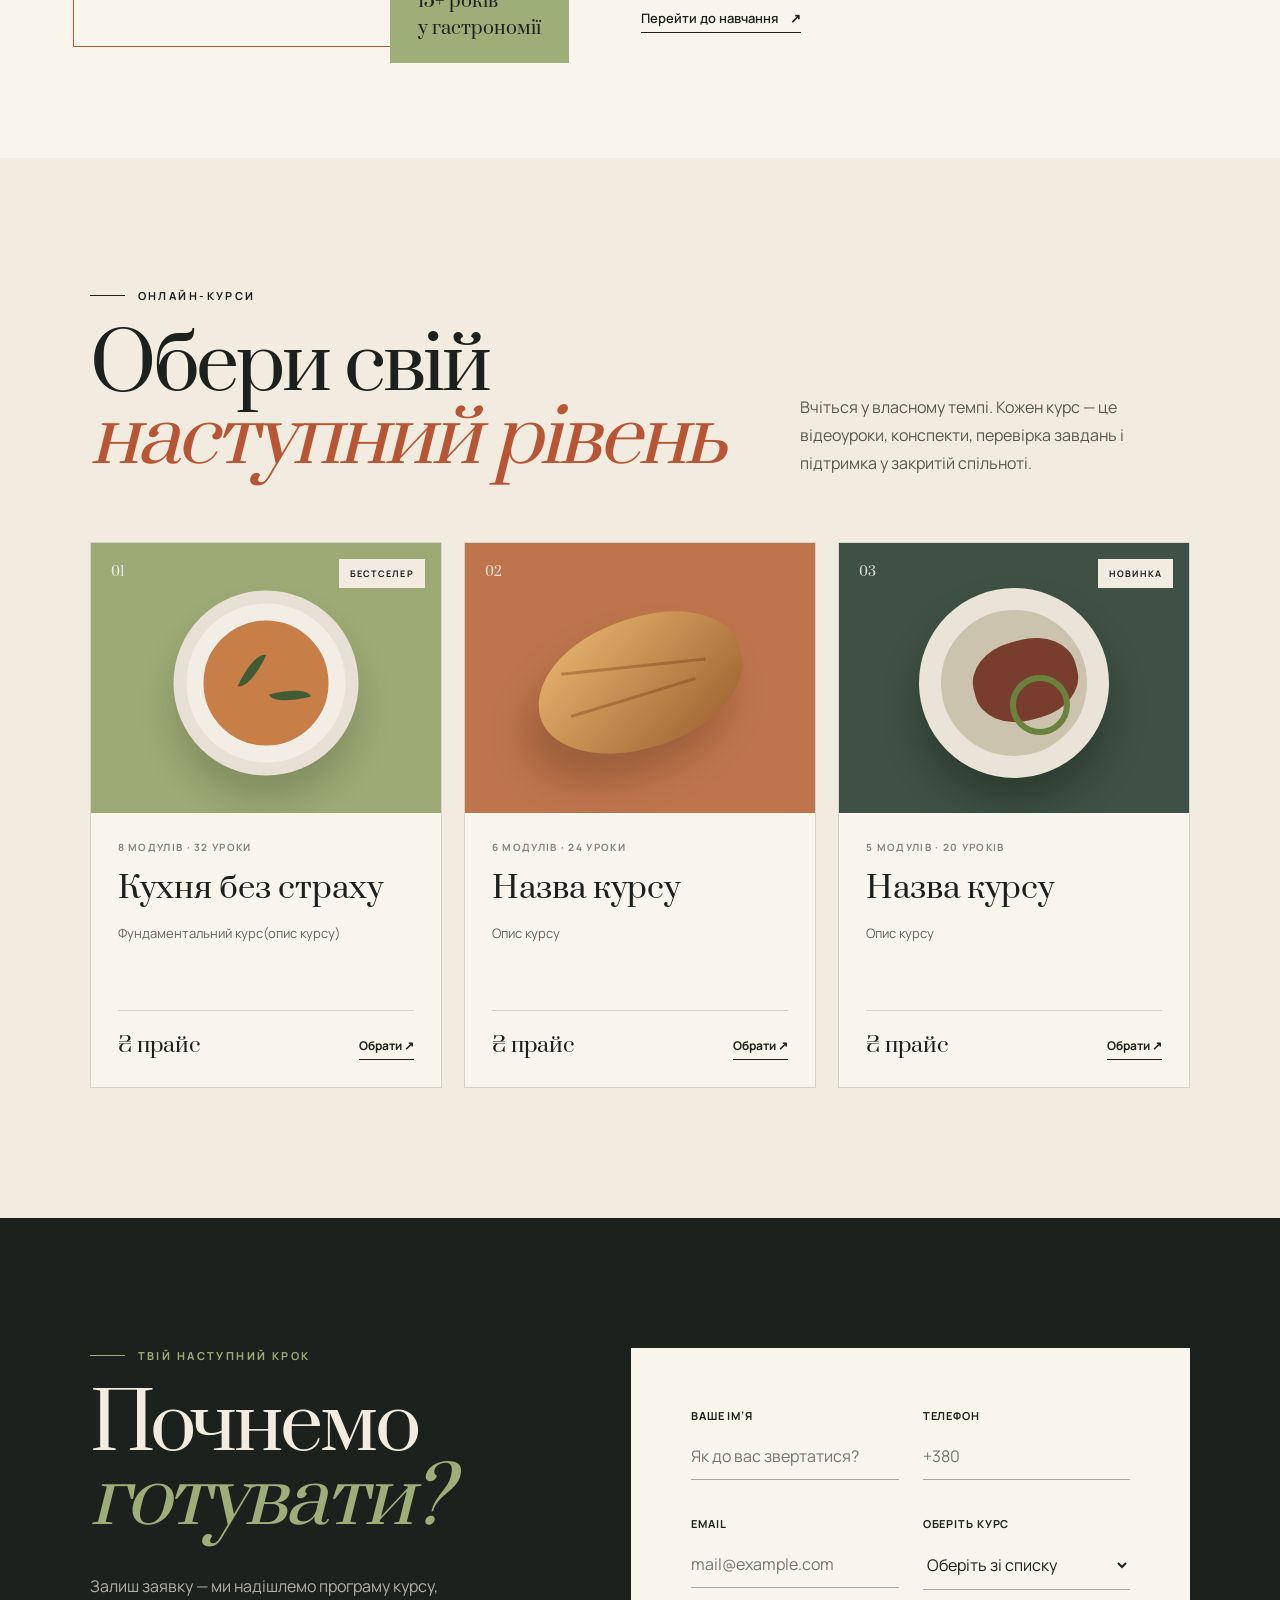
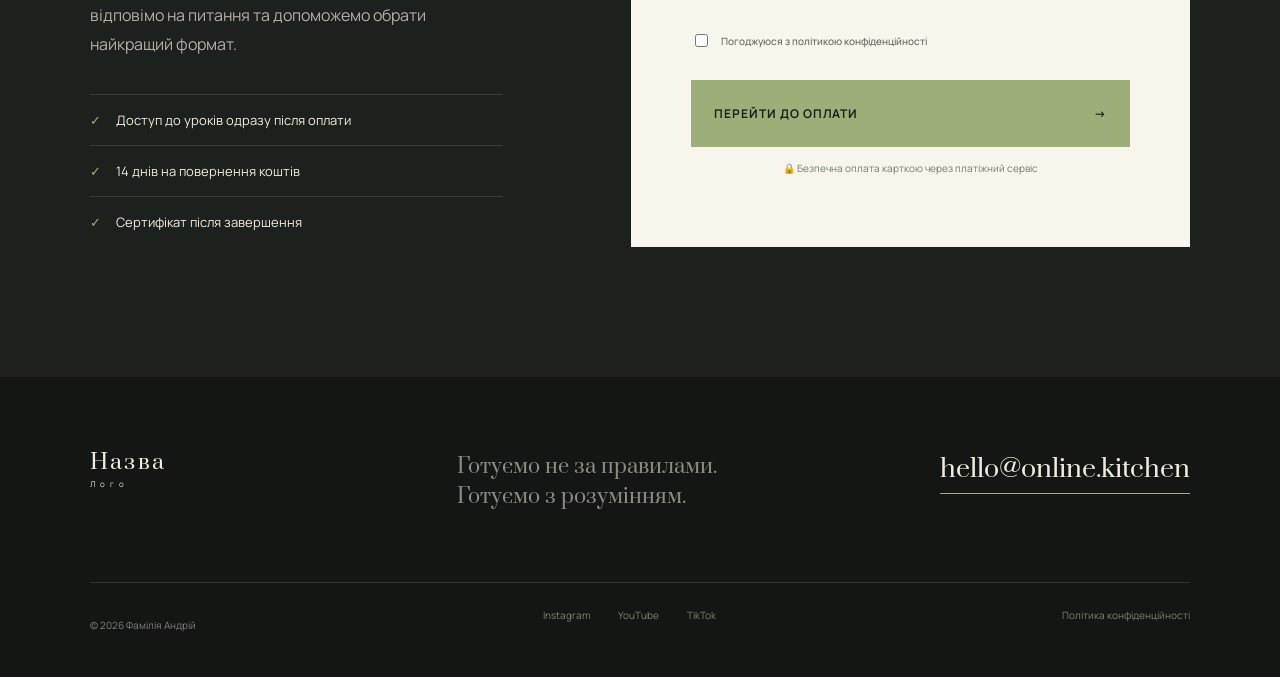
==== commit ec9f81c1: "update pay" ====
--- a/index.html
+++ b/index.html
@@ -207,15 +207,12 @@
                 </label>
                 <label>
                     <span>Оберіть курс</span>
-                    <label>
-                        <span>Оберіть курс</span>
-                        <select name="course" id="course-select" required>
-                            <option value="">Оберіть зі списку</option>
-                            <option value="Кухня без страху">Кухня без страху</option>
-                            <option value="Тісто й випічка">Тісто й випічка</option>
-                            <option value="Вечеря як подія">Вечеря як подія</option>
-                        </select>
-                    </label>
+                    <select name="course" id="course-select" required>
+                        <option value="">Оберіть зі списку</option>
+                        <option value="Кухня без страху">Кухня без страху</option>
+                        <option value="Тісто й випічка">Тісто й випічка</option>
+                        <option value="Вечеря як подія">Вечеря як подія</option>
+                    </select>
                 </label>
                 <label class="checkbox">
                     <input type="checkbox" required />
@@ -252,64 +249,50 @@
         </div>
     </footer>
 
-    <a class="telegram-float" href="https://t.me/" target="_blank" rel="noreferrer" aria-label="Написати в Telegram">
+    <a class="telegram-float" href="https://t.me/+380969453376" target="_blank" rel="noreferrer"
+        aria-label="Написати в Telegram">
         <svg viewBox="0 0 24 24" aria-hidden="true">
             <path
                 d="M21.8 3.2 18.6 20c-.2 1.2-.9 1.5-1.9.9l-4.9-3.6-2.3 2.3c-.3.3-.5.5-1 .5l.4-5 9-8.1c.4-.4-.1-.6-.6-.2L6.2 13.7 1.4 12.2c-1-.3-1-1 .2-1.5L20.4 3.5c.9-.3 1.6.2 1.4-.3Z" />
         </svg>
         <span>Написати нам</span>
     </a>
+    <div class="payment-modal" id="payment-modal">
+
+        <div class="payment-modal-content">
+
+            <button class="payment-close" type="button" aria-label="Закрити">
+                ×
+            </button>
+
+            <h2>✔ Ваша заявка готова</h2>
+
+            <p class="payment-course"></p>
+
+            <p class="payment-text">
+                Натисніть кнопку нижче та оплатіть курс.
+            </p>
+
+            <a class="pay-link" href="https://send.monobank.ua/jar/328wKBBszo" target="_blank" rel="noopener">
+                💳 Оплатити через Monobank
+            </a>
+
+            <div class="payment-divider"></div>
+
+            <p class="payment-text">
+                Після успішної оплати натисніть кнопку нижче та надішліть чек.
+            </p>
+
+            <a class="telegram-link" id="telegram-link" href="#" target="_blank" rel="noopener">
+                ✅ Я оплатив(ла)
+            </a>
+
+        </div>
+
+    </div>
 
     <script src="script.js"></script>
-    <script>
-        // ==================== ПРОСТИЙ ВАРІАНТ ОПЛАТИ ====================
-
-        document.addEventListener('DOMContentLoaded', () => {
-            const payButton = document.getElementById('pay-button');
-
-            if (!payButton) return;
-
-            payButton.addEventListener('click', () => {
-                const form = document.getElementById('course-form');
-                const formData = new FormData(form);
-
-                const name = formData.get('name')?.trim();
-                const email = formData.get('email')?.trim();
-                const phone = formData.get('phone')?.trim();
-                const courseName = formData.get('course');
-
-                if (!name || !email || !courseName || courseName === "") {
-                    alert('Будь ласка, заповніть Ім’я, Email та оберіть курс');
-                    return;
-                }
-
-                // Реквізити для оплати
-                const message = `
-    ✅ Заявка прийнята!
-    
-    Курс: ${courseName}
-    Ім'я: ${name}
-    Email: ${email}
-    Телефон: ${phone || 'не вказаний'}
-    
-    💰 Оплатіть будь ласка на картку Монобанк:
-    4441 1111 2222 3333   ← заміни на свою реальну картку
-    
-    Після оплати обов'язково надішліть чек нам в Telegram:
-    @t.me/@vasyliy_chef
-    
-    Ми відразу надішлемо доступ до курсу.
-            `.trim();
-
-                alert(message);
-
-                // Додатково відкриваємо Telegram
-                window.open('https://t.me/@vladyslava_badyda', '_blank');
-
-                console.log('Заявка:', { name, email, courseName });
-            });
-        });
-    </script>
+
 </body>
 
 </html>
--- a/styles.css
+++ b/styles.css
@@ -1182,4 +1182,180 @@
         transform: none;
         transition: none;
     }
+}
+
+/* ==========================
+        PAYMENT MODAL
+========================== */
+
+.payment-modal {
+    position: fixed;
+    inset: 0;
+    background: rgba(0, 0, 0, 0.75);
+
+    display: flex;
+    justify-content: center;
+    align-items: center;
+
+    opacity: 0;
+    visibility: hidden;
+
+    transition: 0.3s ease;
+
+    z-index: 9999;
+}
+
+.payment-modal.show {
+    opacity: 1;
+    visibility: visible;
+}
+
+.payment-modal-content {
+    width: min(92%, 500px);
+
+    background: var(--paper);
+
+    color: var(--ink);
+
+    border-radius: 24px;
+
+    padding: 40px;
+
+    text-align: center;
+
+    position: relative;
+
+    box-shadow: 0 25px 60px rgba(0, 0, 0, .25);
+
+    transform: translateY(30px);
+
+    transition: .3s;
+}
+
+.payment-modal.show .payment-modal-content {
+    transform: translateY(0);
+}
+
+.payment-close {
+    position: absolute;
+
+    top: 15px;
+    right: 18px;
+
+    width: 40px;
+    height: 40px;
+
+    border: none;
+
+    background: transparent;
+
+    cursor: pointer;
+
+    font-size: 34px;
+
+    line-height: 1;
+
+    color: var(--ink);
+
+    transition: .2s;
+}
+
+.payment-close:hover {
+    transform: rotate(90deg);
+}
+
+.payment-modal h2 {
+    margin-bottom: 18px;
+}
+
+.payment-course {
+    margin: 20px 0;
+
+    font-size: 18px;
+
+    font-weight: 700;
+
+    color: var(--rust);
+}
+
+.pay-link,
+.telegram-link {
+
+    display: block;
+
+    margin-top: 18px;
+
+    padding: 16px 20px;
+
+    border-radius: 14px;
+
+    font-weight: 700;
+
+    transition: .25s;
+
+    text-decoration: none;
+
+    color: white;
+}
+
+.pay-link {
+    background: #00B140;
+}
+
+.pay-link:hover {
+    transform: translateY(-3px);
+}
+
+.telegram-link {
+    background: #229ED9;
+}
+
+.telegram-link:hover {
+    transform: translateY(-3px);
+}
+
+@media (max-width:700px) {
+
+    .payment-modal-content {
+
+        padding: 30px 24px;
+
+        border-radius: 18px;
+    }
+
+    .payment-course {
+
+        font-size: 16px;
+    }
+
+}
+
+.payment-text {
+    margin: 18px 0;
+    color: #666;
+    line-height: 1.6;
+}
+
+.payment-divider {
+    width: 100%;
+    height: 1px;
+    background: #ddd;
+    margin: 28px 0;
+}
+
+.telegram-link {
+    display: block;
+    margin-top: 16px;
+    padding: 16px;
+    border-radius: 14px;
+    background: #229ED9;
+    color: #fff;
+    font-weight: 700;
+    text-align: center;
+    transition: .25s;
+}
+
+.telegram-link:hover {
+    background: #1787c0;
+    transform: translateY(-2px);
 }
